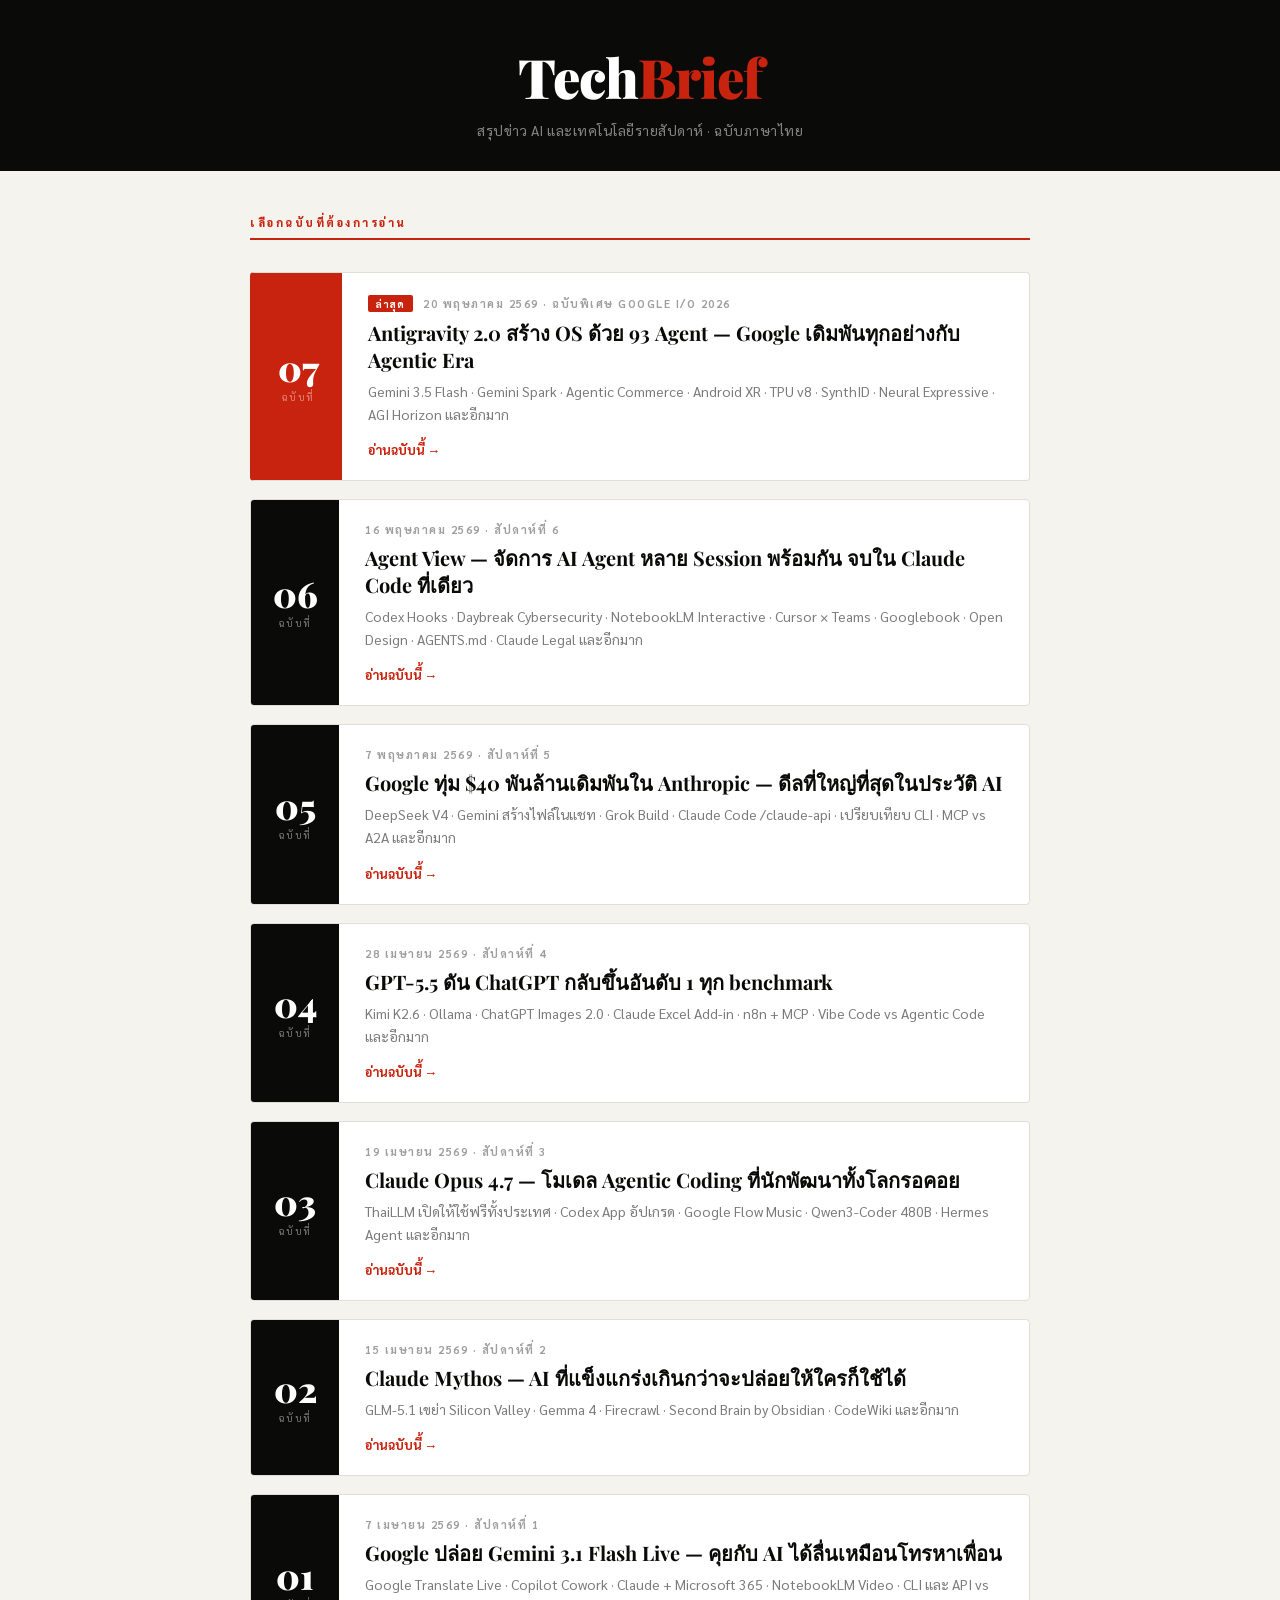
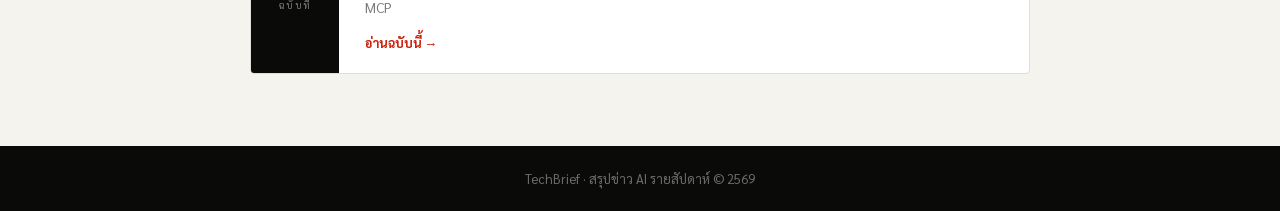
==== index.html @ 05129f05 "Add issue 7: Google I/O 2026 Special Edition — Antigravity 2.0, Gemini 3.5 Flash, Spark, and more Co" ====
<!DOCTYPE html>
<html lang="th">
<head>
<meta charset="UTF-8">
<meta name="viewport" content="width=device-width, initial-scale=1.0">
<title>TechBrief — รวมข่าว AI รายสัปดาห์</title>
<meta name="description" content="รวมข่าว AI และเทคโนโลยี อัปเดตรายสัปดาห์ ฉบับภาษาไทย">
<link rel="preconnect" href="https://fonts.googleapis.com">
<link rel="preconnect" href="https://fonts.gstatic.com" crossorigin>
<link href="https://fonts.googleapis.com/css2?family=Sarabun:ital,wght@0,300;0,400;0,600;0,700;0,800;1,400&family=Playfair+Display:wght@700;900&display=swap" rel="stylesheet">
<style>
  *, *::before, *::after { box-sizing: border-box; margin: 0; padding: 0; }

  :root {
    --ink: #0a0a08;
    --red: #c8230e;
    --gold: #e8a020;
    --paper: #f5f3ee;
    --serif: 'Playfair Display', serif;
    --sans: 'Sarabun', sans-serif;
  }

  body {
    background: var(--paper);
    color: var(--ink);
    font-family: var(--sans);
    min-height: 100vh;
  }

  .site-header {
    background: var(--ink);
    color: #fff;
    padding: 40px 24px 32px;
    text-align: center;
  }
  .site-name {
    font-family: var(--serif);
    font-size: clamp(2rem, 6vw, 3.4rem);
    font-weight: 900;
    letter-spacing: -1px;
  }
  .site-name em { color: var(--red); font-style: normal; }
  .site-tagline {
    font-size: 14px;
    color: rgba(255,255,255,.5);
    margin-top: 8px;
    letter-spacing: .5px;
  }

  .page-wrap {
    max-width: 820px;
    margin: 0 auto;
    padding: 44px 20px 72px;
  }

  .section-title {
    font-size: 11px;
    font-weight: 800;
    letter-spacing: 2.5px;
    text-transform: uppercase;
    color: var(--red);
    border-bottom: 2px solid var(--red);
    padding-bottom: 8px;
    margin-bottom: 32px;
  }

  .issue-list {
    display: flex;
    flex-direction: column;
    gap: 18px;
  }

  .issue-card {
    display: flex;
    align-items: stretch;
    background: #fff;
    border: 1px solid #e0ded8;
    border-radius: 4px;
    overflow: hidden;
    text-decoration: none;
    color: inherit;
    transition: transform .2s, box-shadow .2s;
  }
  .issue-card:hover {
    transform: translateY(-3px);
    box-shadow: 0 8px 28px rgba(0,0,0,.12);
  }
  .issue-card.latest { border-left: 4px solid var(--red); }

  .num-block {
    background: var(--ink);
    color: #fff;
    min-width: 88px;
    display: flex;
    flex-direction: column;
    align-items: center;
    justify-content: center;
    padding: 28px 14px;
    flex-shrink: 0;
  }
  .issue-card.latest .num-block { background: var(--red); }
  .num-block .num {
    font-family: var(--serif);
    font-size: 2.2rem;
    font-weight: 900;
    line-height: 1;
  }
  .num-block .num-label {
    font-size: 10px;
    letter-spacing: 1.5px;
    color: rgba(255,255,255,.45);
    margin-top: 5px;
    text-transform: uppercase;
  }

  .card-body {
    padding: 22px 26px;
    flex: 1;
    display: flex;
    flex-direction: column;
    gap: 7px;
  }
  .card-meta {
    font-size: 11px;
    font-weight: 700;
    letter-spacing: 1.5px;
    text-transform: uppercase;
    color: rgba(0,0,0,.38);
    display: flex;
    align-items: center;
    gap: 10px;
  }
  .badge-new {
    background: var(--red);
    color: #fff;
    font-size: 10px;
    padding: 2px 8px;
    border-radius: 2px;
    letter-spacing: 1px;
  }
  .card-headline {
    font-family: var(--serif);
    font-size: clamp(1rem, 2.4vw, 1.25rem);
    font-weight: 700;
    line-height: 1.35;
  }
  .card-excerpt {
    font-size: 14px;
    color: rgba(0,0,0,.52);
    line-height: 1.65;
  }
  .card-cta {
    margin-top: 8px;
    font-size: 13px;
    font-weight: 700;
    color: var(--red);
  }

  .site-footer {
    background: var(--ink);
    color: rgba(255,255,255,.4);
    text-align: center;
    padding: 24px;
    font-size: 13px;
  }

  @media (max-width: 520px) {
    .num-block { min-width: 64px; }
    .num-block .num { font-size: 1.5rem; }
    .card-body { padding: 16px 16px; }
  }
</style>
</head>
<body>

<header class="site-header">
  <div class="site-name">Tech<em>Brief</em></div>
  <div class="site-tagline">สรุปข่าว AI และเทคโนโลยีรายสัปดาห์ · ฉบับภาษาไทย</div>
</header>

<main class="page-wrap">

  <div class="section-title">เลือกฉบับที่ต้องการอ่าน</div>

  <div class="issue-list">

    <a class="issue-card latest" href="AI-news_7.html">
      <div class="num-block">
        <div class="num">07</div>
        <div class="num-label">ฉบับที่</div>
      </div>
      <div class="card-body">
        <div class="card-meta">
          <span class="badge-new">ล่าสุด</span>
          20 พฤษภาคม 2569 · ฉบับพิเศษ Google I/O 2026
        </div>
        <div class="card-headline">Antigravity 2.0 สร้าง OS ด้วย 93 Agent — Google เดิมพันทุกอย่างกับ Agentic Era</div>
        <div class="card-excerpt">Gemini 3.5 Flash · Gemini Spark · Agentic Commerce · Android XR · TPU v8 · SynthID · Neural Expressive · AGI Horizon และอีกมาก</div>
        <div class="card-cta">อ่านฉบับนี้ →</div>
      </div>
    </a>

    <a class="issue-card" href="AI-news_6.html">
      <div class="num-block">
        <div class="num">06</div>
        <div class="num-label">ฉบับที่</div>
      </div>
      <div class="card-body">
        <div class="card-meta">
          16 พฤษภาคม 2569 · สัปดาห์ที่ 6
        </div>
        <div class="card-headline">Agent View — จัดการ AI Agent หลาย Session พร้อมกัน จบใน Claude Code ที่เดียว</div>
        <div class="card-excerpt">Codex Hooks · Daybreak Cybersecurity · NotebookLM Interactive · Cursor × Teams · Googlebook · Open Design · AGENTS.md · Claude Legal และอีกมาก</div>
        <div class="card-cta">อ่านฉบับนี้ →</div>
      </div>
    </a>

    <a class="issue-card" href="AI-news_5.html">
      <div class="num-block">
        <div class="num">05</div>
        <div class="num-label">ฉบับที่</div>
      </div>
      <div class="card-body">
        <div class="card-meta">7 พฤษภาคม 2569 · สัปดาห์ที่ 5</div>
        <div class="card-headline">Google ทุ่ม $40 พันล้านเดิมพันใน Anthropic — ดีลที่ใหญ่ที่สุดในประวัติ AI</div>
        <div class="card-excerpt">DeepSeek V4 · Gemini สร้างไฟล์ในแชท · Grok Build · Claude Code /claude-api · เปรียบเทียบ CLI · MCP vs A2A และอีกมาก</div>
        <div class="card-cta">อ่านฉบับนี้ →</div>
      </div>
    </a>

    <a class="issue-card" href="AI-news_4.html">
      <div class="num-block">
        <div class="num">04</div>
        <div class="num-label">ฉบับที่</div>
      </div>
      <div class="card-body">
        <div class="card-meta">28 เมษายน 2569 · สัปดาห์ที่ 4</div>
        <div class="card-headline">GPT-5.5 ดัน ChatGPT กลับขึ้นอันดับ 1 ทุก benchmark</div>
        <div class="card-excerpt">Kimi K2.6 · Ollama · ChatGPT Images 2.0 · Claude Excel Add-in · n8n + MCP · Vibe Code vs Agentic Code และอีกมาก</div>
        <div class="card-cta">อ่านฉบับนี้ →</div>
      </div>
    </a>

    <a class="issue-card" href="AI-news_3.html">
      <div class="num-block">
        <div class="num">03</div>
        <div class="num-label">ฉบับที่</div>
      </div>
      <div class="card-body">
        <div class="card-meta">19 เมษายน 2569 · สัปดาห์ที่ 3</div>
        <div class="card-headline">Claude Opus 4.7 — โมเดล Agentic Coding ที่นักพัฒนาทั้งโลกรอคอย</div>
        <div class="card-excerpt">ThaiLLM เปิดให้ใช้ฟรีทั้งประเทศ · Codex App อัปเกรด · Google Flow Music · Qwen3-Coder 480B · Hermes Agent และอีกมาก</div>
        <div class="card-cta">อ่านฉบับนี้ →</div>
      </div>
    </a>

    <a class="issue-card" href="AI-news_2.html">
      <div class="num-block">
        <div class="num">02</div>
        <div class="num-label">ฉบับที่</div>
      </div>
      <div class="card-body">
        <div class="card-meta">15 เมษายน 2569 · สัปดาห์ที่ 2</div>
        <div class="card-headline">Claude Mythos — AI ที่แข็งแกร่งเกินกว่าจะปล่อยให้ใครก็ใช้ได้</div>
        <div class="card-excerpt">GLM-5.1 เขย่า Silicon Valley · Gemma 4 · Firecrawl · Second Brain by Obsidian · CodeWiki และอีกมาก</div>
        <div class="card-cta">อ่านฉบับนี้ →</div>
      </div>
    </a>

    <a class="issue-card" href="AI-news_1.html">
      <div class="num-block">
        <div class="num">01</div>
        <div class="num-label">ฉบับที่</div>
      </div>
      <div class="card-body">
        <div class="card-meta">7 เมษายน 2569 · สัปดาห์ที่ 1</div>
        <div class="card-headline">Google ปล่อย Gemini 3.1 Flash Live — คุยกับ AI ได้ลื่นเหมือนโทรหาเพื่อน</div>
        <div class="card-excerpt">Google Translate Live · Copilot Cowork · Claude + Microsoft 365 · NotebookLM Video · CLI และ API vs MCP</div>
        <div class="card-cta">อ่านฉบับนี้ →</div>
      </div>
    </a>

  </div>

</main>

<footer class="site-footer">
  TechBrief · สรุปข่าว AI รายสัปดาห์ © 2569
</footer>

</body>
</html>
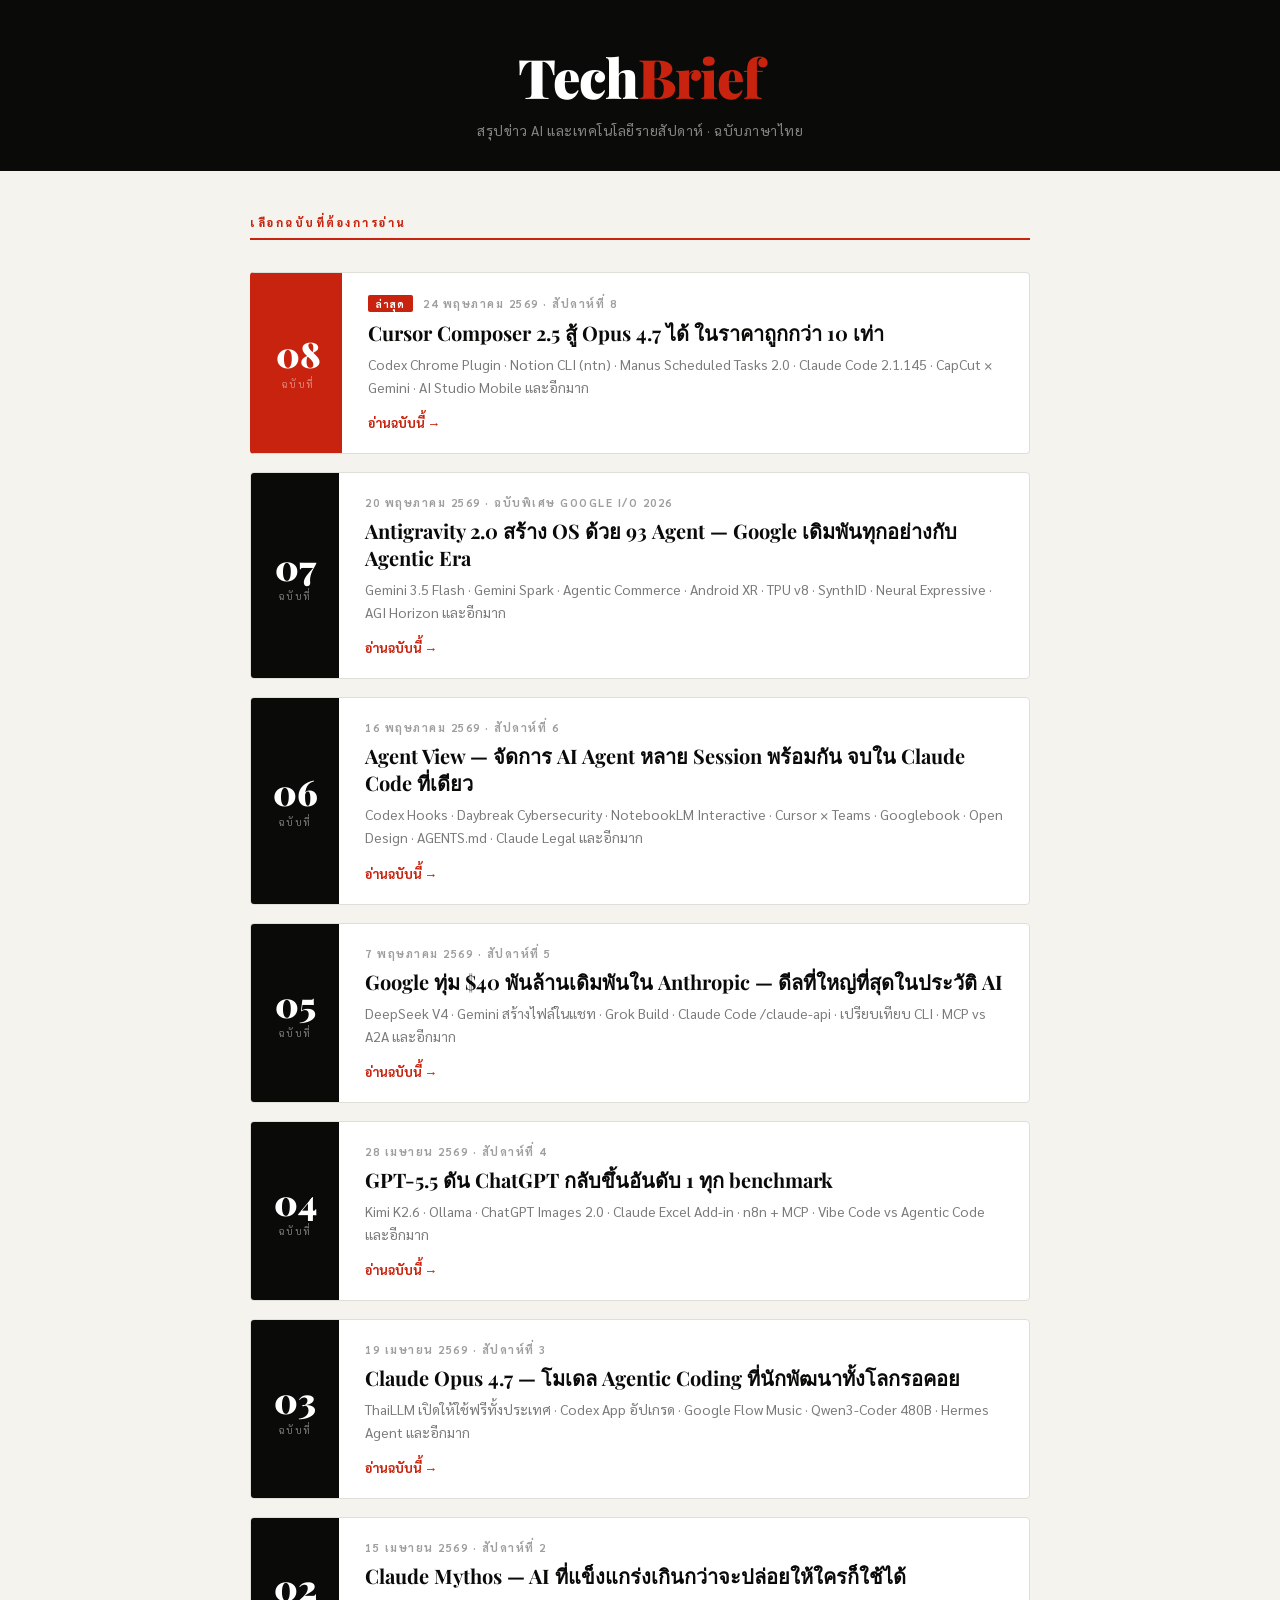
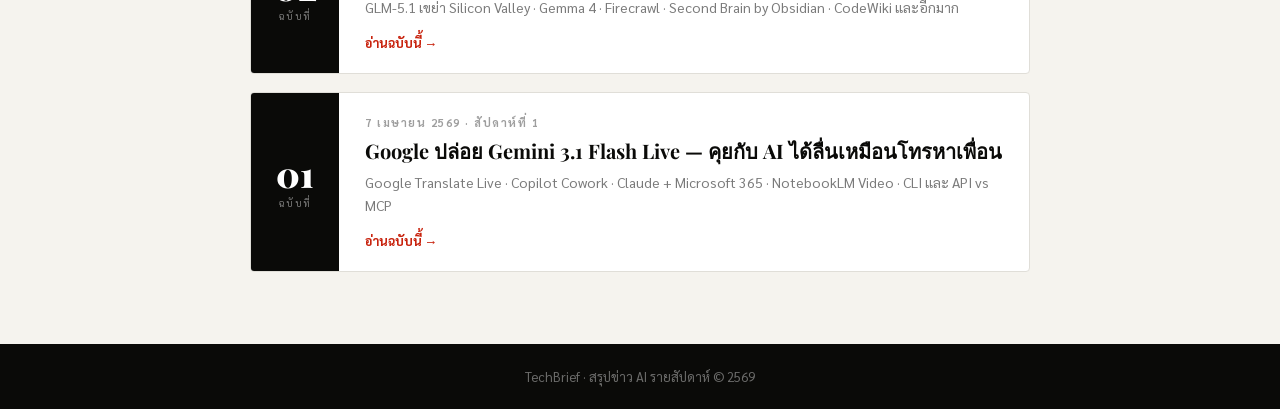
==== commit be24501f: "Add issue 8: Cursor Composer 2.5, Codex Chrome Plugin, Notion CLI, Manus Tasks 2.0, and more Co-Auth" ====
--- a/index.html
+++ b/index.html
@@ -184,14 +184,29 @@
 
   <div class="issue-list">
 
-    <a class="issue-card latest" href="AI-news_7.html">
-      <div class="num-block">
-        <div class="num">07</div>
+    <a class="issue-card latest" href="AI-news_8.html">
+      <div class="num-block">
+        <div class="num">08</div>
         <div class="num-label">ฉบับที่</div>
       </div>
       <div class="card-body">
         <div class="card-meta">
           <span class="badge-new">ล่าสุด</span>
+          24 พฤษภาคม 2569 · สัปดาห์ที่ 8
+        </div>
+        <div class="card-headline">Cursor Composer 2.5 สู้ Opus 4.7 ได้ ในราคาถูกกว่า 10 เท่า</div>
+        <div class="card-excerpt">Codex Chrome Plugin · Notion CLI (ntn) · Manus Scheduled Tasks 2.0 · Claude Code 2.1.145 · CapCut × Gemini · AI Studio Mobile และอีกมาก</div>
+        <div class="card-cta">อ่านฉบับนี้ →</div>
+      </div>
+    </a>
+
+    <a class="issue-card" href="AI-news_7.html">
+      <div class="num-block">
+        <div class="num">07</div>
+        <div class="num-label">ฉบับที่</div>
+      </div>
+      <div class="card-body">
+        <div class="card-meta">
           20 พฤษภาคม 2569 · ฉบับพิเศษ Google I/O 2026
         </div>
         <div class="card-headline">Antigravity 2.0 สร้าง OS ด้วย 93 Agent — Google เดิมพันทุกอย่างกับ Agentic Era</div>
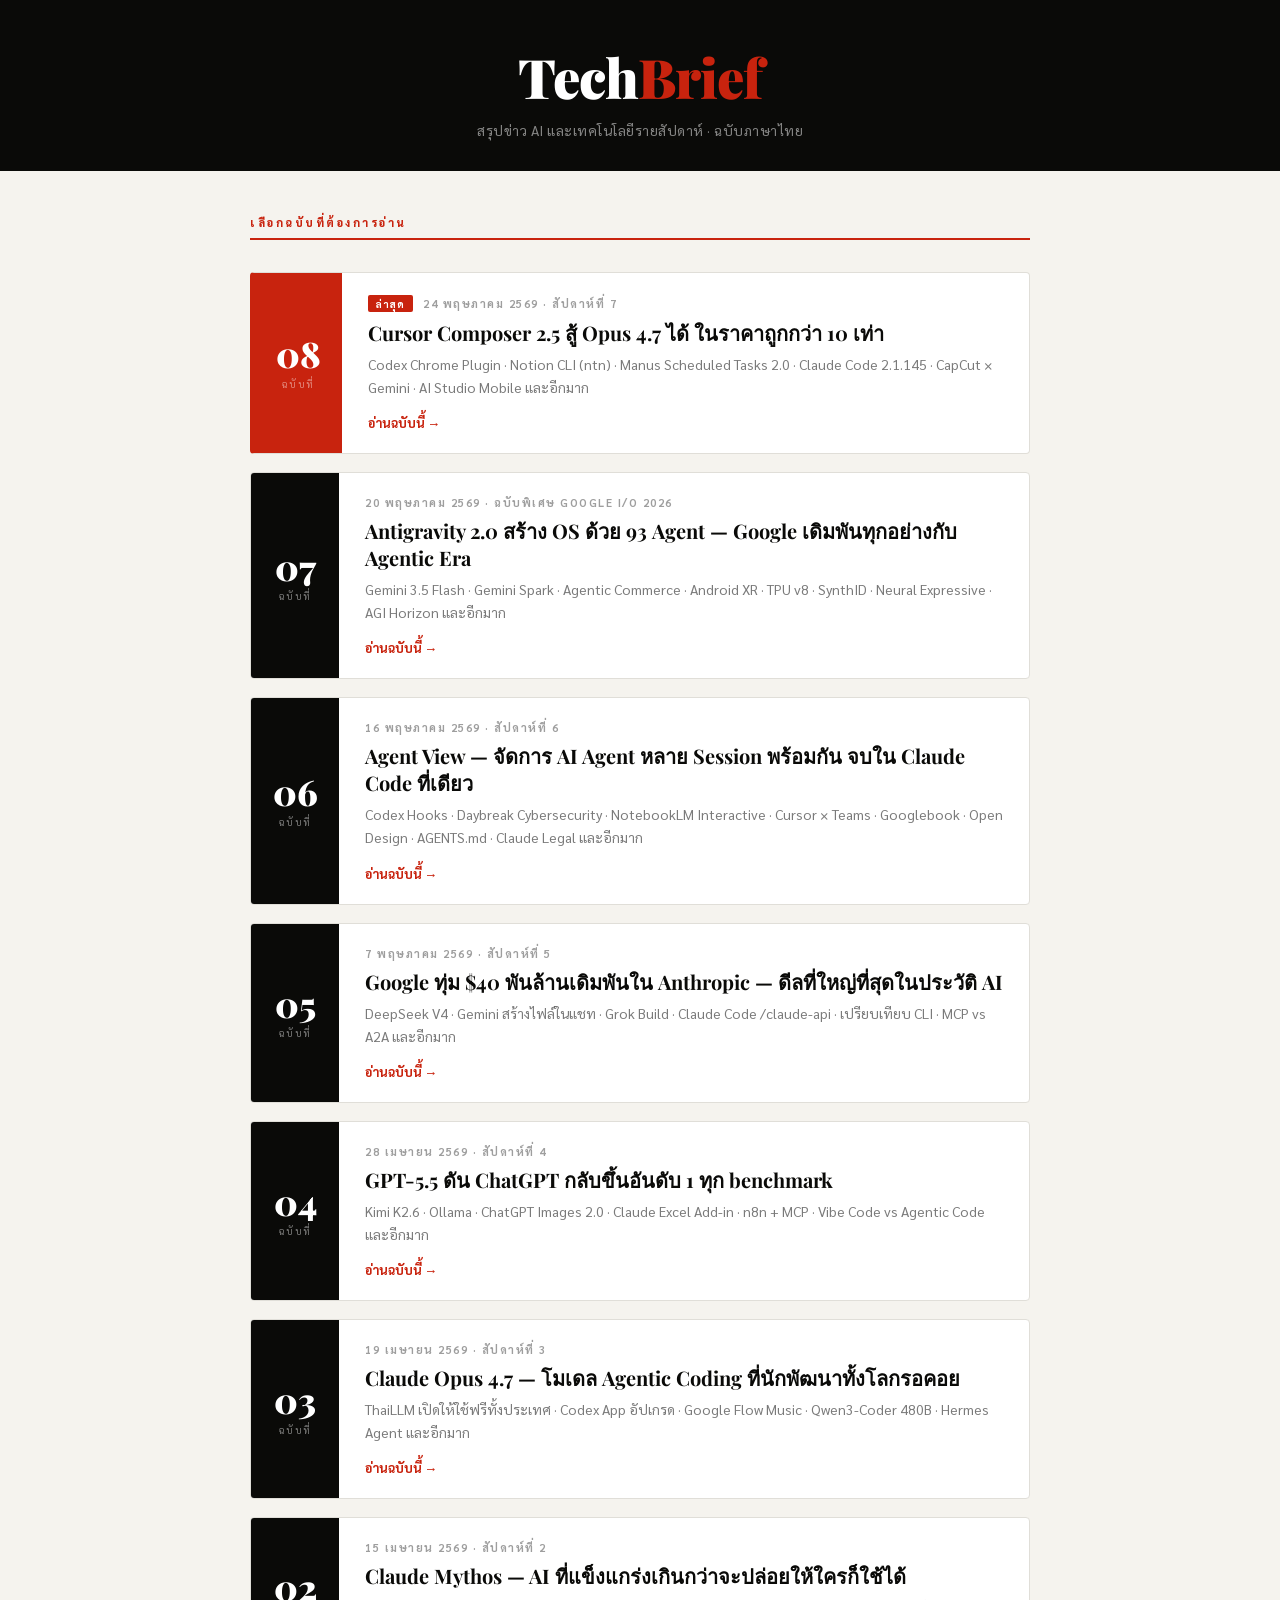
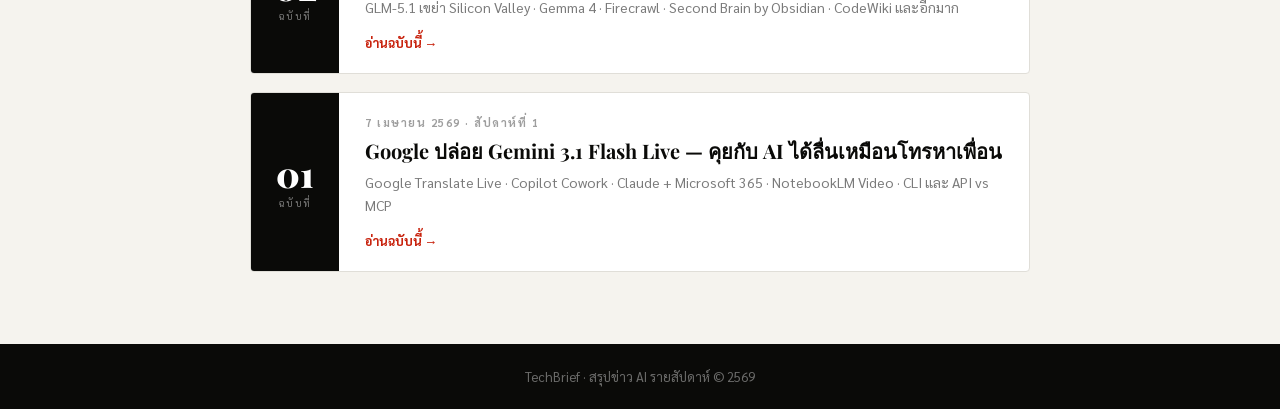
==== commit d6847497: "Fix issue 8: Codex Chrome free badge, change week to 7 Co-Authored-By: Claude Opus 4.6 <noreply@anth" ====
--- a/index.html
+++ b/index.html
@@ -192,7 +192,7 @@
       <div class="card-body">
         <div class="card-meta">
           <span class="badge-new">ล่าสุด</span>
-          24 พฤษภาคม 2569 · สัปดาห์ที่ 8
+          24 พฤษภาคม 2569 · สัปดาห์ที่ 7
         </div>
         <div class="card-headline">Cursor Composer 2.5 สู้ Opus 4.7 ได้ ในราคาถูกกว่า 10 เท่า</div>
         <div class="card-excerpt">Codex Chrome Plugin · Notion CLI (ntn) · Manus Scheduled Tasks 2.0 · Claude Code 2.1.145 · CapCut × Gemini · AI Studio Mobile และอีกมาก</div>
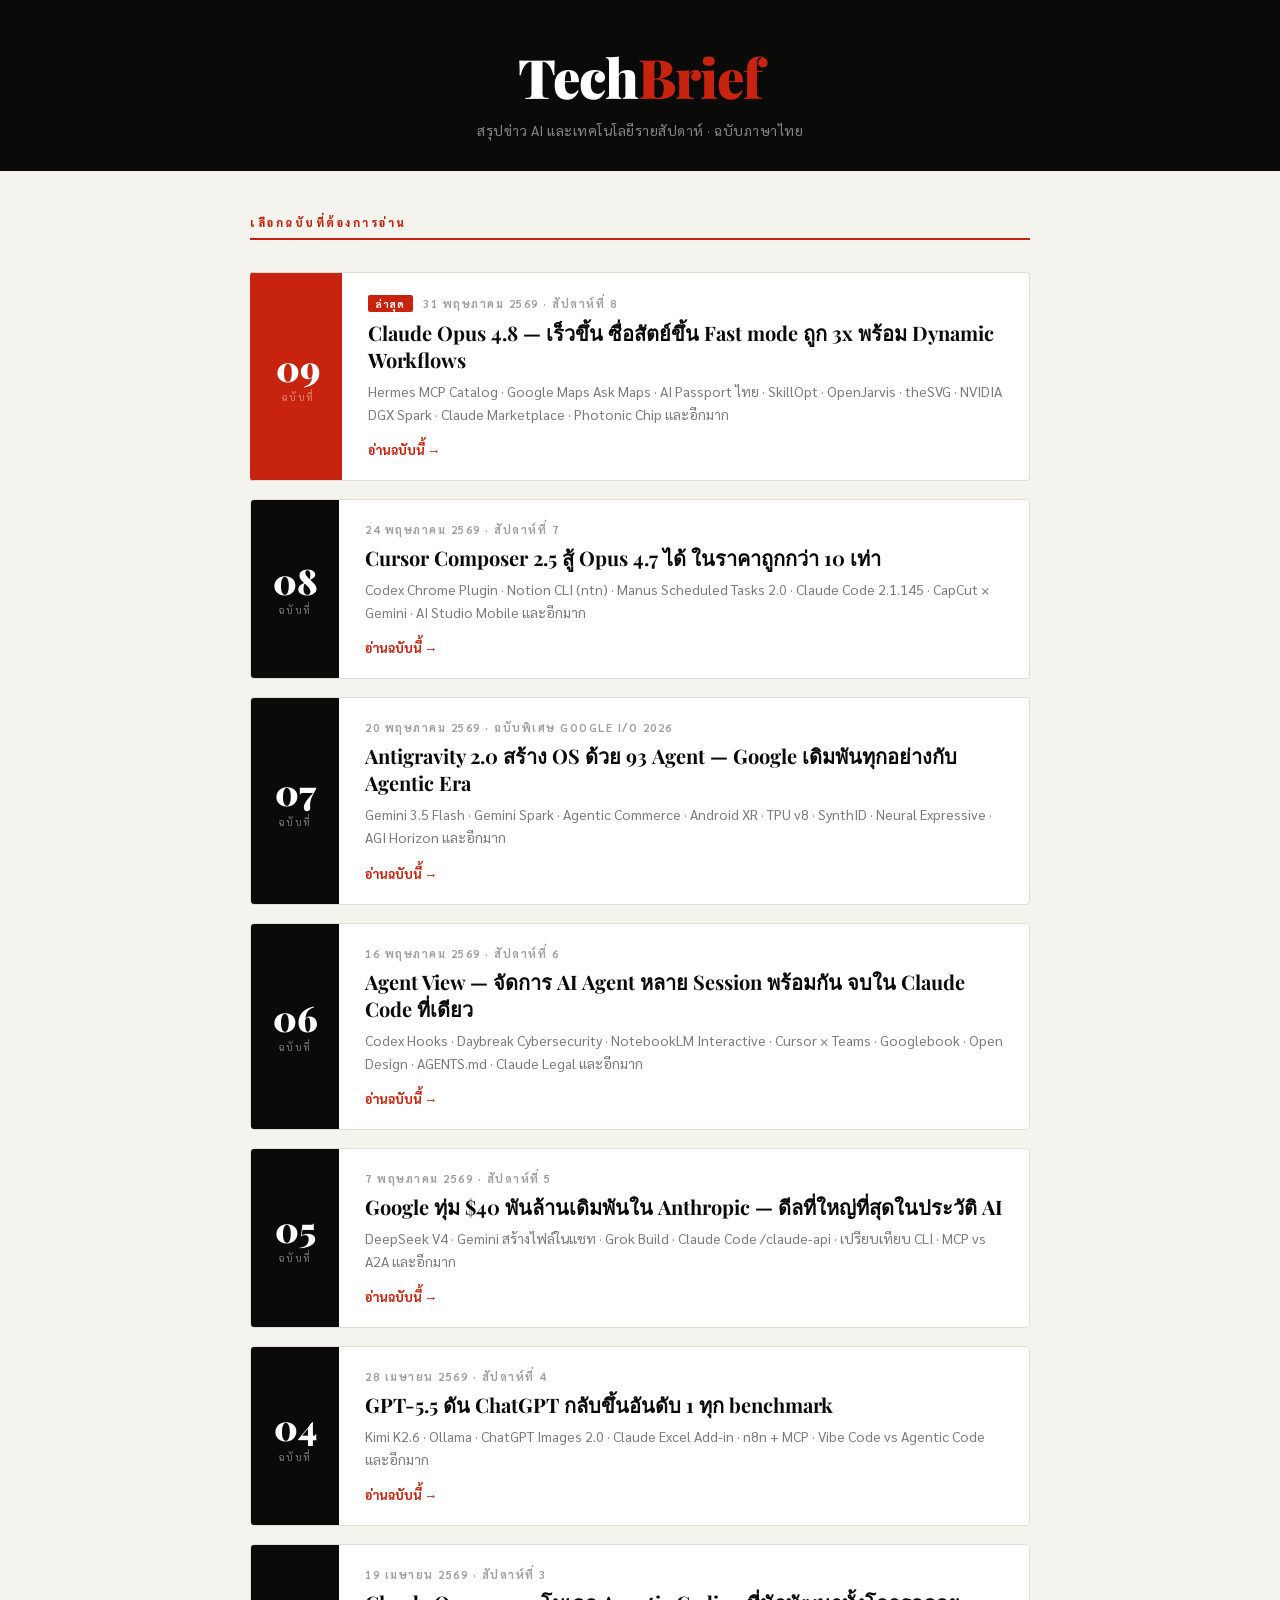
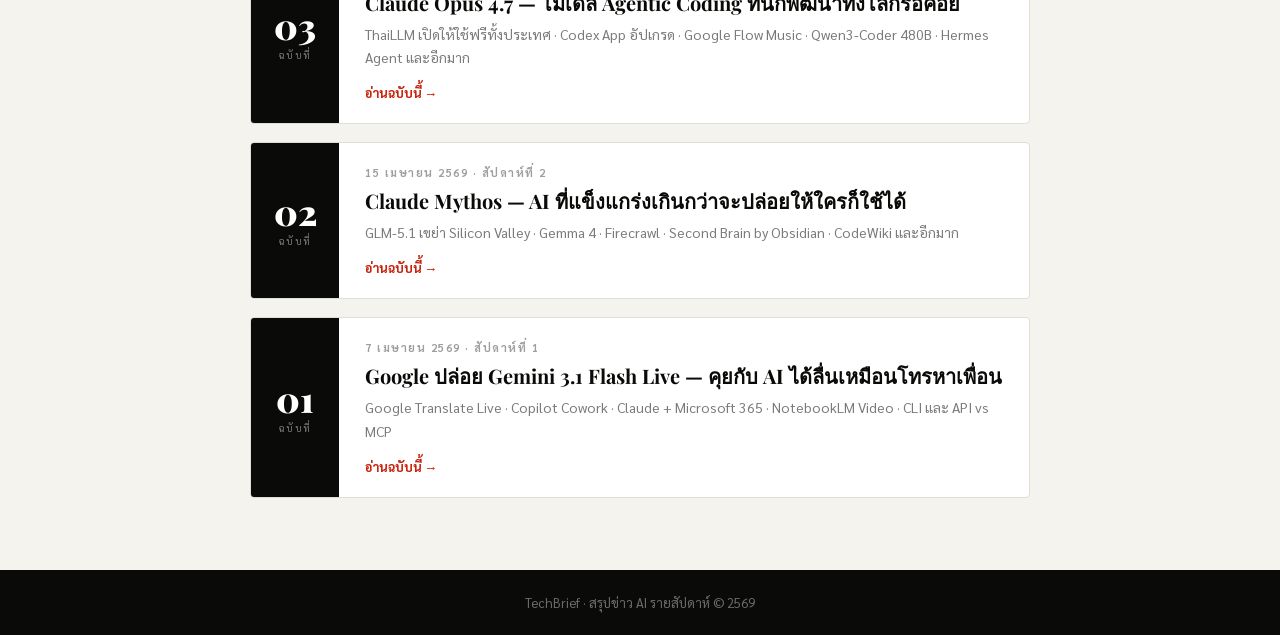
==== commit 3b4a7e1d: "Add issue 9: Claude Opus 4.8, Hermes MCP Catalog, AI Passport, SkillOpt, and more Also updates gloss" ====
--- a/index.html
+++ b/index.html
@@ -184,14 +184,29 @@
 
   <div class="issue-list">
 
-    <a class="issue-card latest" href="AI-news_8.html">
-      <div class="num-block">
-        <div class="num">08</div>
+    <a class="issue-card latest" href="AI-news_9.html">
+      <div class="num-block">
+        <div class="num">09</div>
         <div class="num-label">ฉบับที่</div>
       </div>
       <div class="card-body">
         <div class="card-meta">
           <span class="badge-new">ล่าสุด</span>
+          31 พฤษภาคม 2569 · สัปดาห์ที่ 8
+        </div>
+        <div class="card-headline">Claude Opus 4.8 — เร็วขึ้น ซื่อสัตย์ขึ้น Fast mode ถูก 3x พร้อม Dynamic Workflows</div>
+        <div class="card-excerpt">Hermes MCP Catalog · Google Maps Ask Maps · AI Passport ไทย · SkillOpt · OpenJarvis · theSVG · NVIDIA DGX Spark · Claude Marketplace · Photonic Chip และอีกมาก</div>
+        <div class="card-cta">อ่านฉบับนี้ →</div>
+      </div>
+    </a>
+
+    <a class="issue-card" href="AI-news_8.html">
+      <div class="num-block">
+        <div class="num">08</div>
+        <div class="num-label">ฉบับที่</div>
+      </div>
+      <div class="card-body">
+        <div class="card-meta">
           24 พฤษภาคม 2569 · สัปดาห์ที่ 7
         </div>
         <div class="card-headline">Cursor Composer 2.5 สู้ Opus 4.7 ได้ ในราคาถูกกว่า 10 เท่า</div>
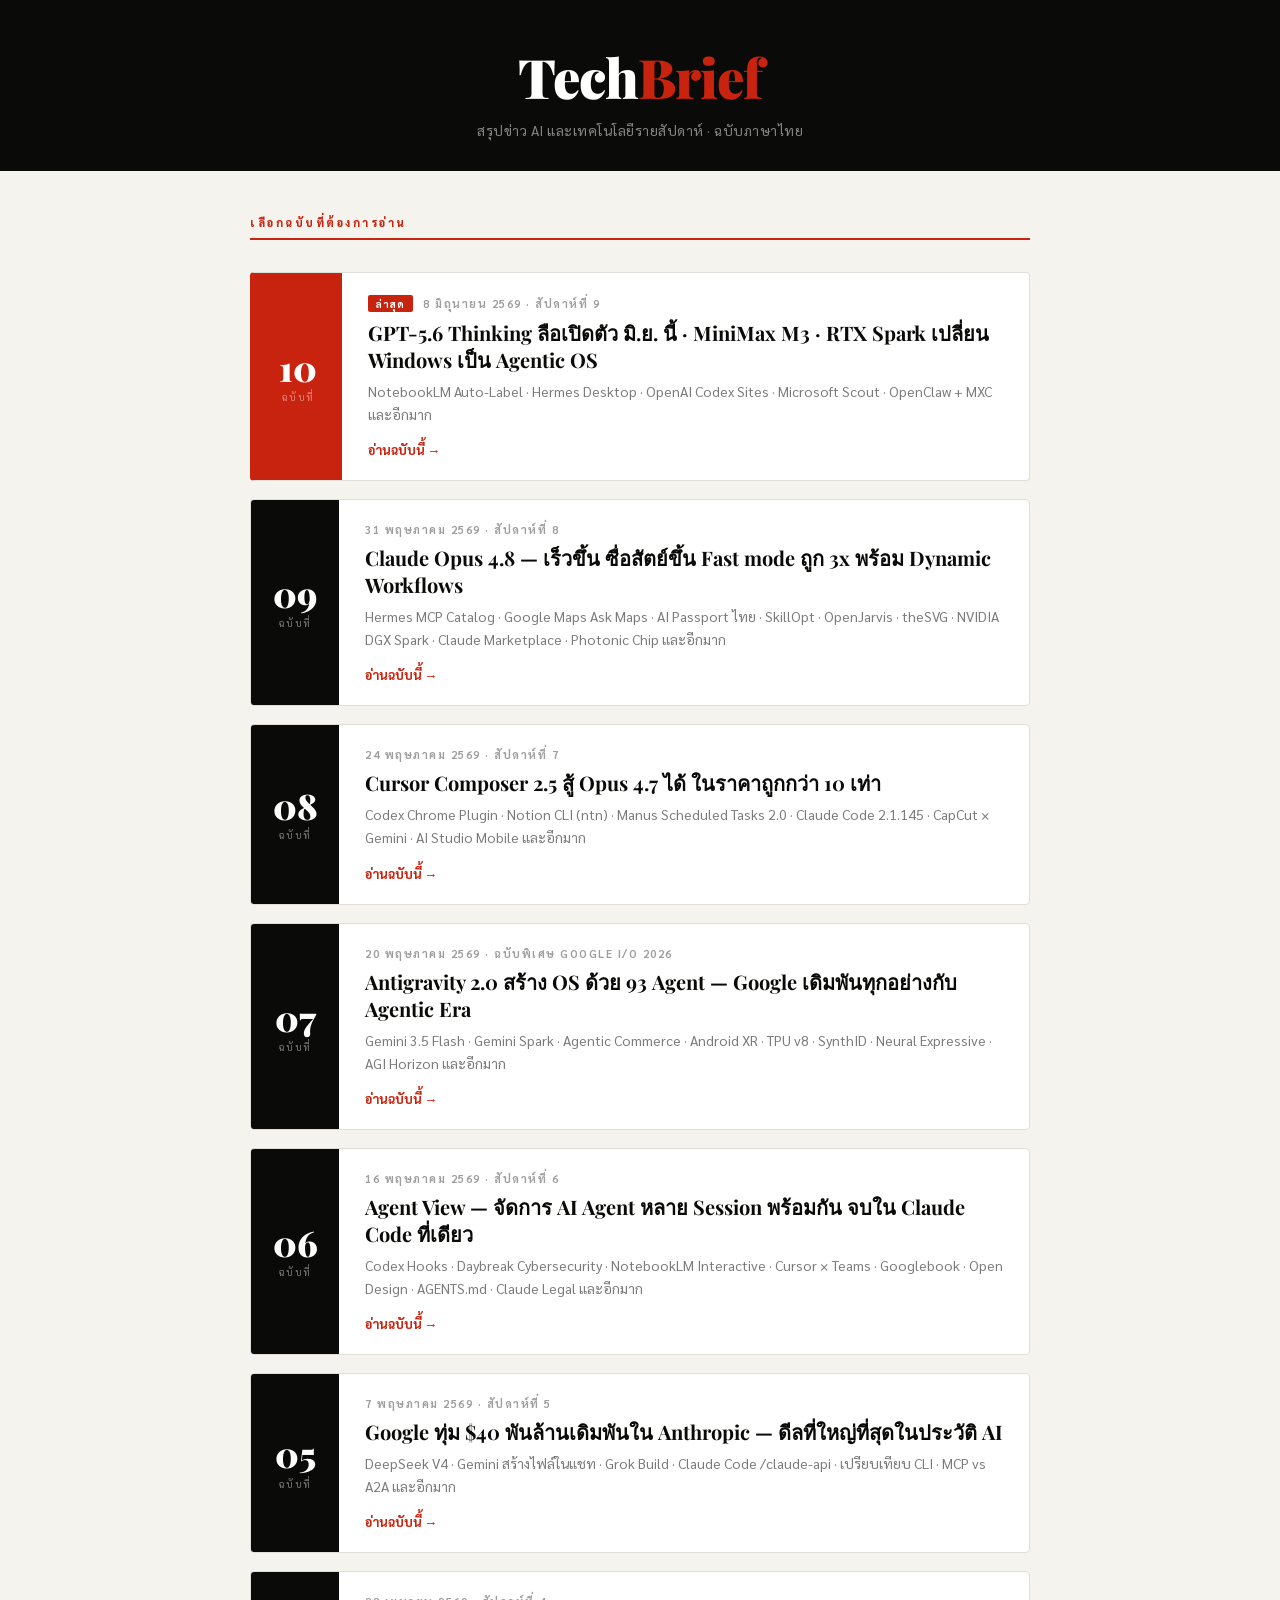
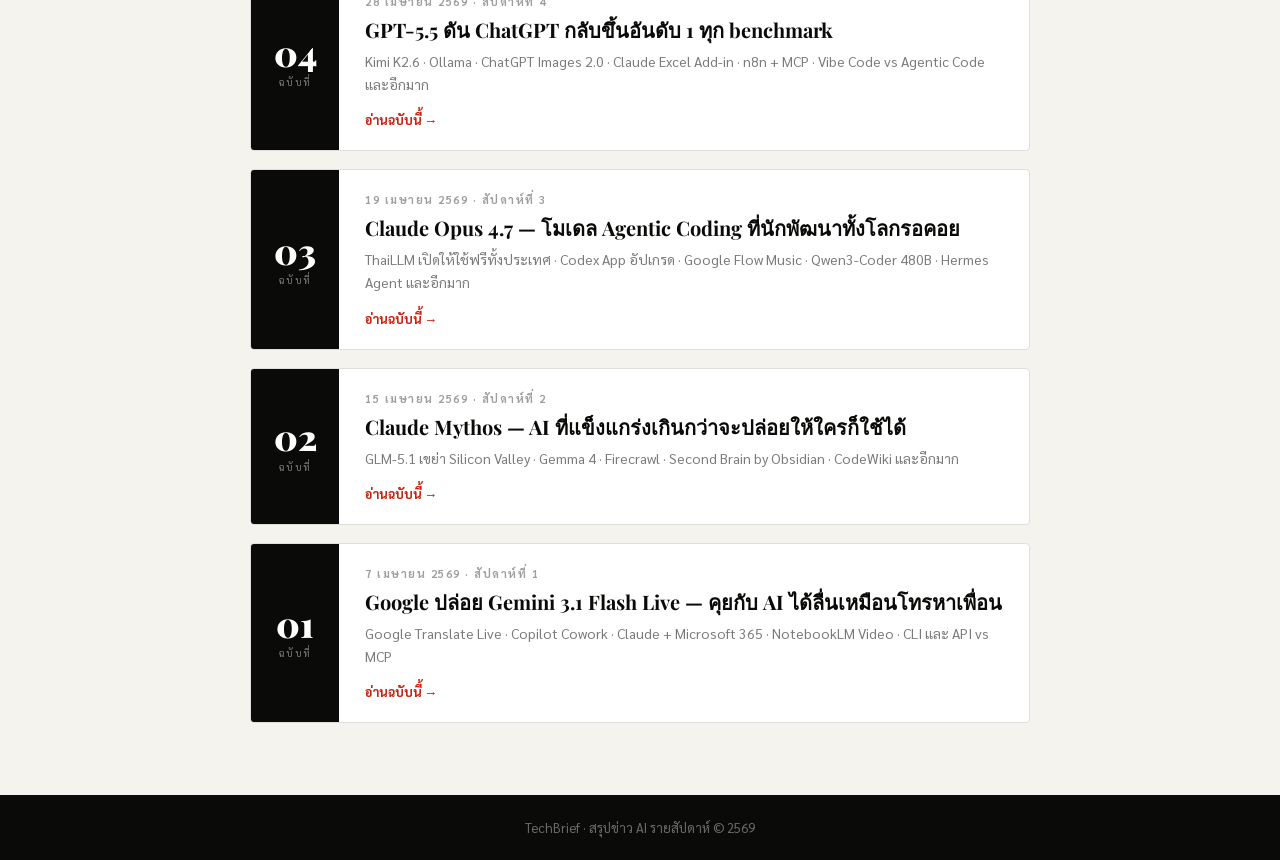
==== commit 1c00001e: "Add issue 10: GPT-5.6 (rumored), MiniMax M3, RTX Spark, Hermes Desktop, and more Also updates glossa" ====
--- a/index.html
+++ b/index.html
@@ -184,14 +184,29 @@
 
   <div class="issue-list">
 
-    <a class="issue-card latest" href="AI-news_9.html">
+    <a class="issue-card latest" href="AI-news_10.html">
+      <div class="num-block">
+        <div class="num">10</div>
+        <div class="num-label">ฉบับที่</div>
+      </div>
+      <div class="card-body">
+        <div class="card-meta">
+          <span class="badge-new">ล่าสุด</span>
+          8 มิถุนายน 2569 · สัปดาห์ที่ 9
+        </div>
+        <div class="card-headline">GPT-5.6 Thinking ลือเปิดตัว มิ.ย. นี้ · MiniMax M3 · RTX Spark เปลี่ยน Windows เป็น Agentic OS</div>
+        <div class="card-excerpt">NotebookLM Auto-Label · Hermes Desktop · OpenAI Codex Sites · Microsoft Scout · OpenClaw + MXC และอีกมาก</div>
+        <div class="card-cta">อ่านฉบับนี้ →</div>
+      </div>
+    </a>
+
+    <a class="issue-card" href="AI-news_9.html">
       <div class="num-block">
         <div class="num">09</div>
         <div class="num-label">ฉบับที่</div>
       </div>
       <div class="card-body">
         <div class="card-meta">
-          <span class="badge-new">ล่าสุด</span>
           31 พฤษภาคม 2569 · สัปดาห์ที่ 8
         </div>
         <div class="card-headline">Claude Opus 4.8 — เร็วขึ้น ซื่อสัตย์ขึ้น Fast mode ถูก 3x พร้อม Dynamic Workflows</div>
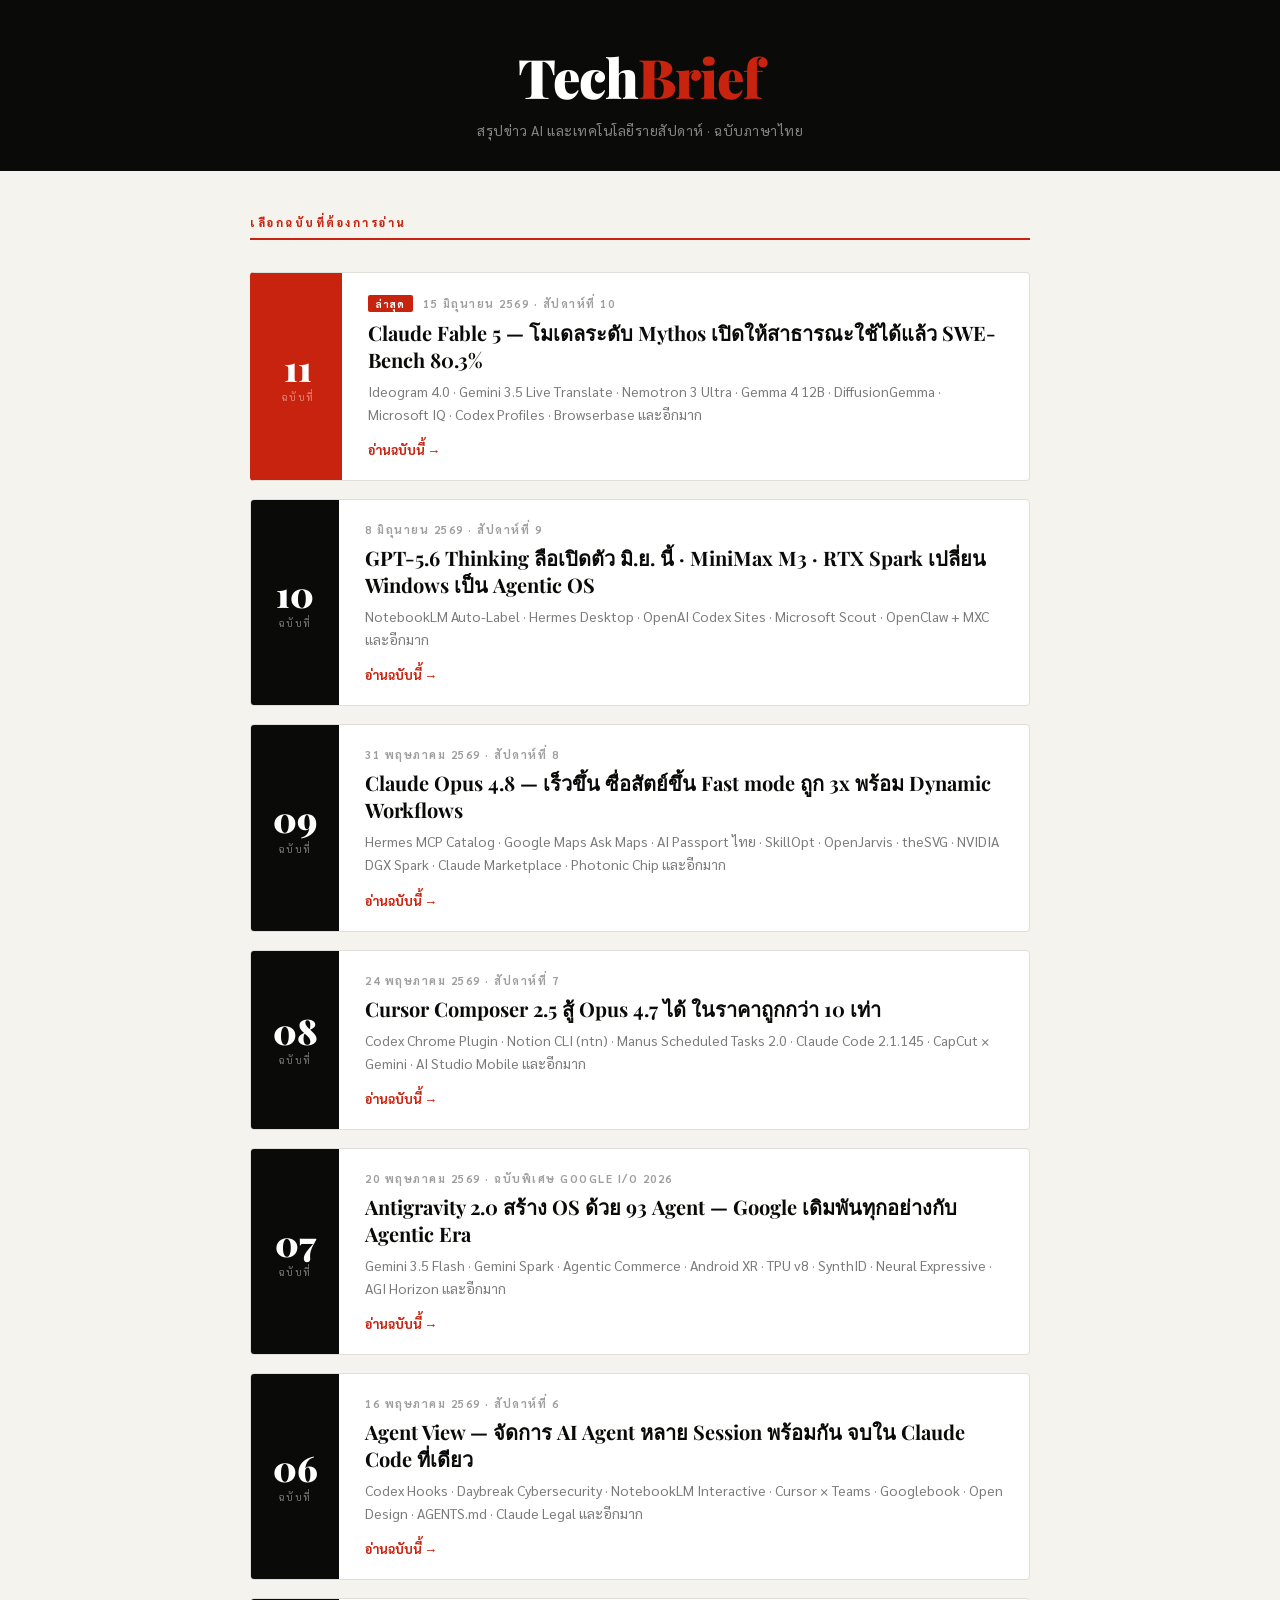
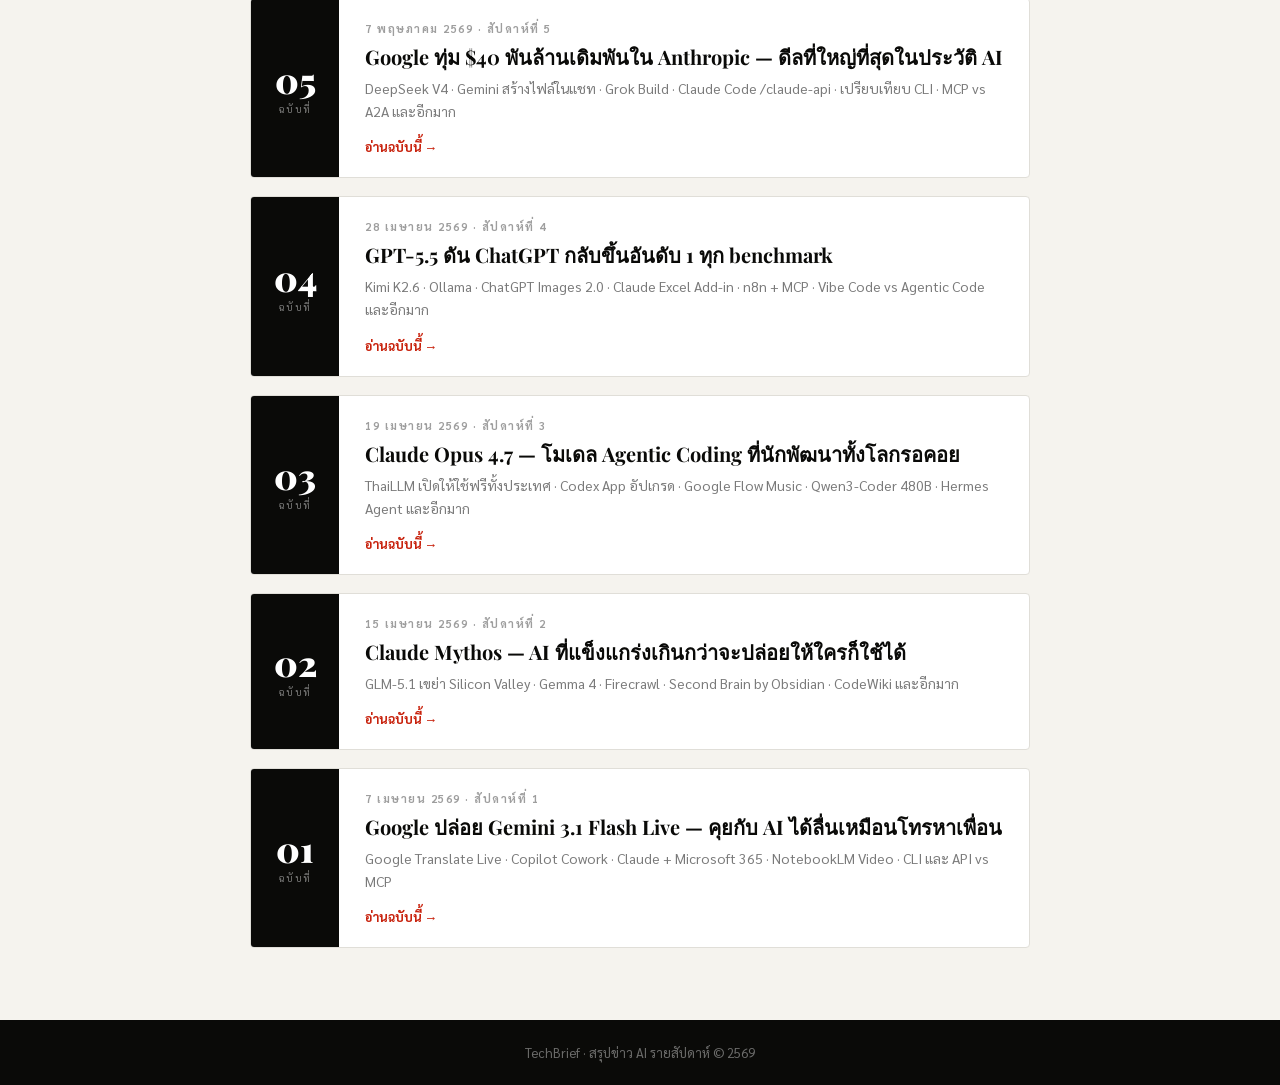
==== commit 5503d22d: "Add issue 11: Claude Fable 5, Ideogram 4.0, Gemini Live Translate, and more Also updates glossary.js" ====
--- a/index.html
+++ b/index.html
@@ -184,14 +184,29 @@
 
   <div class="issue-list">
 
-    <a class="issue-card latest" href="AI-news_10.html">
+    <a class="issue-card latest" href="AI-news_11.html">
+      <div class="num-block">
+        <div class="num">11</div>
+        <div class="num-label">ฉบับที่</div>
+      </div>
+      <div class="card-body">
+        <div class="card-meta">
+          <span class="badge-new">ล่าสุด</span>
+          15 มิถุนายน 2569 · สัปดาห์ที่ 10
+        </div>
+        <div class="card-headline">Claude Fable 5 — โมเดลระดับ Mythos เปิดให้สาธารณะใช้ได้แล้ว SWE-Bench 80.3%</div>
+        <div class="card-excerpt">Ideogram 4.0 · Gemini 3.5 Live Translate · Nemotron 3 Ultra · Gemma 4 12B · DiffusionGemma · Microsoft IQ · Codex Profiles · Browserbase และอีกมาก</div>
+        <div class="card-cta">อ่านฉบับนี้ →</div>
+      </div>
+    </a>
+
+    <a class="issue-card" href="AI-news_10.html">
       <div class="num-block">
         <div class="num">10</div>
         <div class="num-label">ฉบับที่</div>
       </div>
       <div class="card-body">
         <div class="card-meta">
-          <span class="badge-new">ล่าสุด</span>
           8 มิถุนายน 2569 · สัปดาห์ที่ 9
         </div>
         <div class="card-headline">GPT-5.6 Thinking ลือเปิดตัว มิ.ย. นี้ · MiniMax M3 · RTX Spark เปลี่ยน Windows เป็น Agentic OS</div>
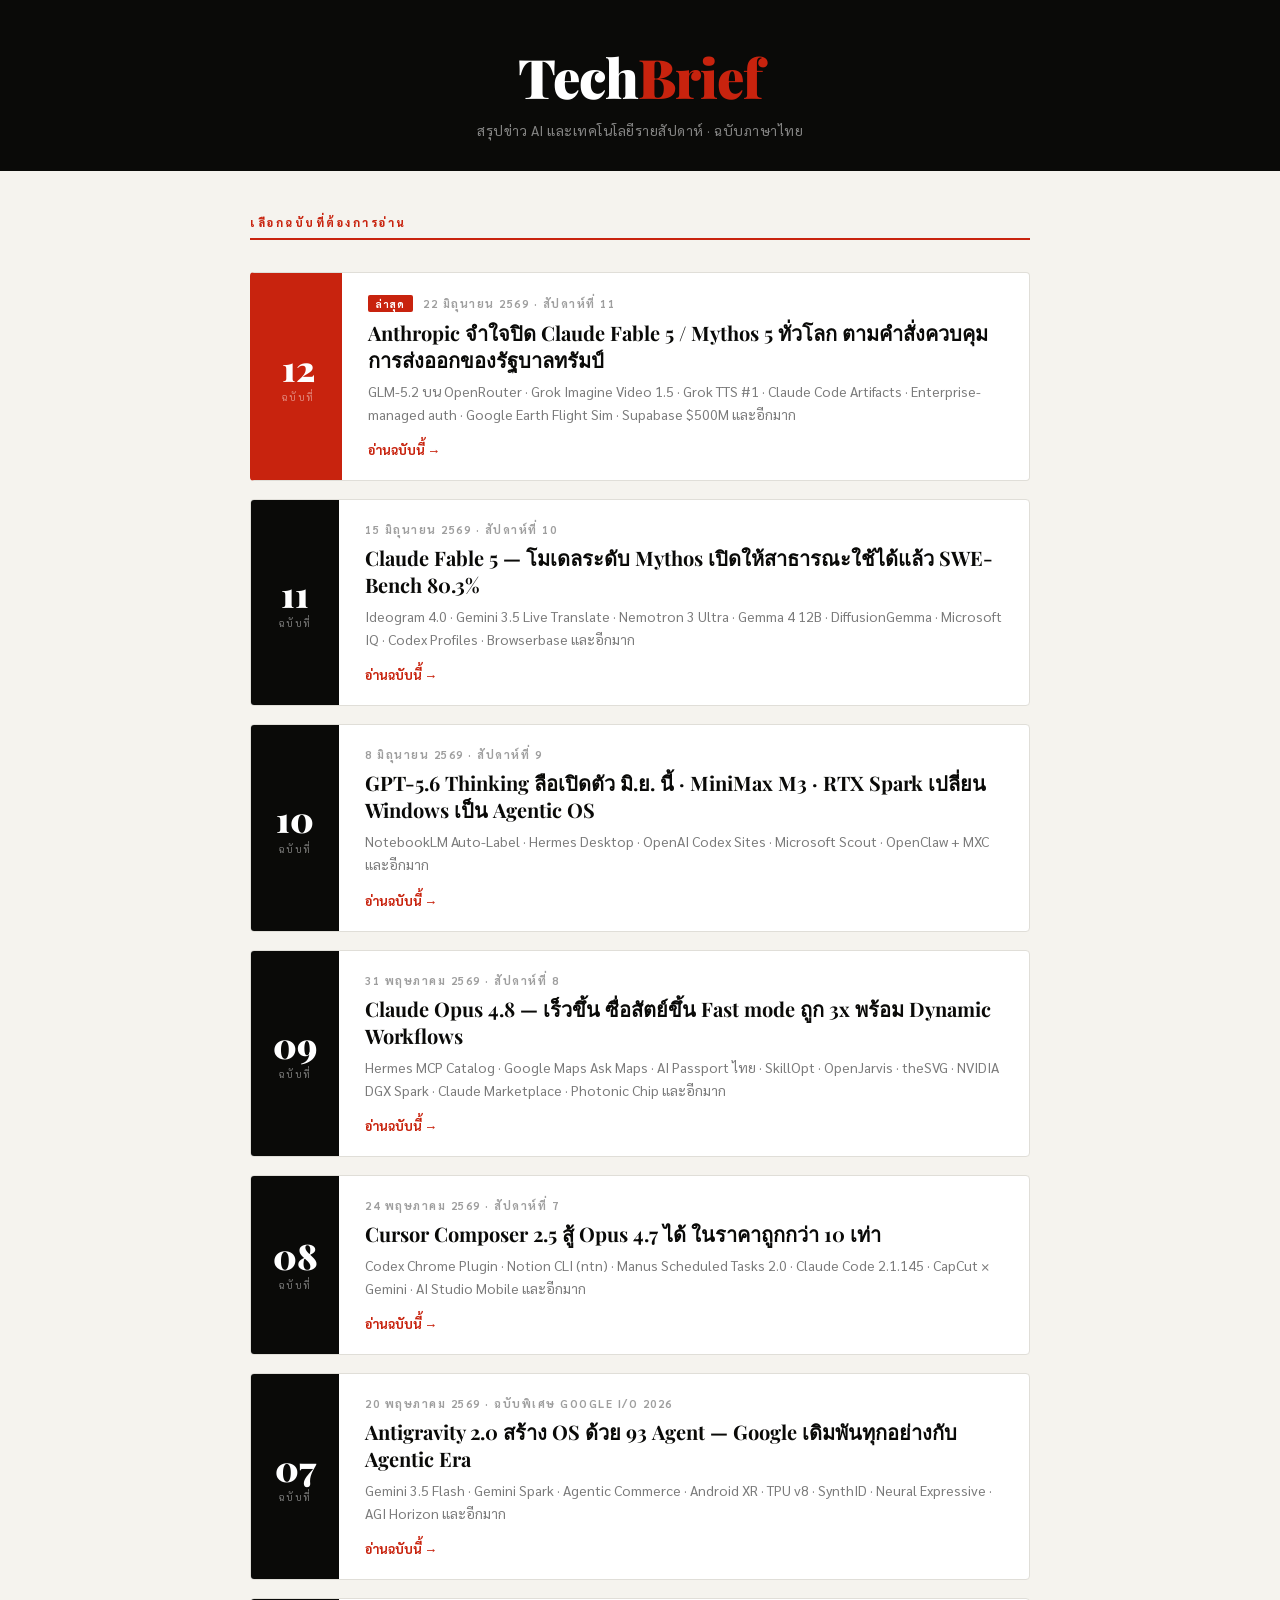
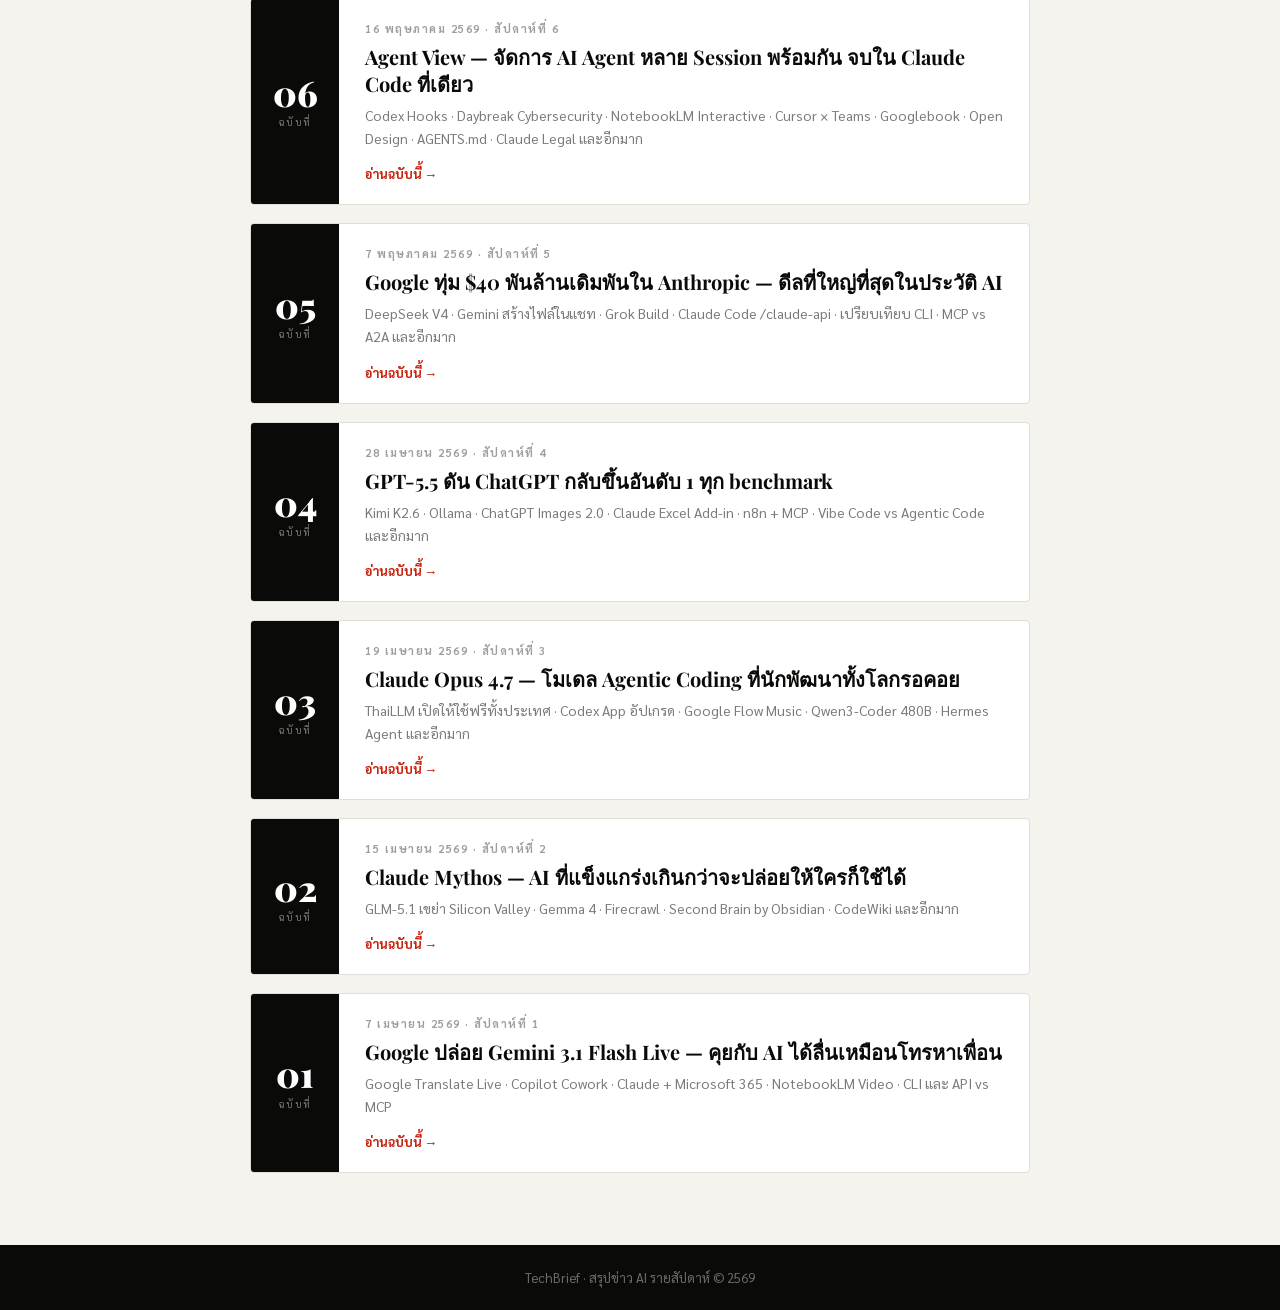
==== commit e3e5c252: "Add issue 12: Anthropic Fable 5/Mythos 5 shutdown, GLM-5.2, Grok video & TTS, and more Also updates " ====
--- a/index.html
+++ b/index.html
@@ -184,14 +184,29 @@
 
   <div class="issue-list">
 
-    <a class="issue-card latest" href="AI-news_11.html">
+    <a class="issue-card latest" href="AI-news_12.html">
+      <div class="num-block">
+        <div class="num">12</div>
+        <div class="num-label">ฉบับที่</div>
+      </div>
+      <div class="card-body">
+        <div class="card-meta">
+          <span class="badge-new">ล่าสุด</span>
+          22 มิถุนายน 2569 · สัปดาห์ที่ 11
+        </div>
+        <div class="card-headline">Anthropic จำใจปิด Claude Fable 5 / Mythos 5 ทั่วโลก ตามคำสั่งควบคุมการส่งออกของรัฐบาลทรัมป์</div>
+        <div class="card-excerpt">GLM-5.2 บน OpenRouter · Grok Imagine Video 1.5 · Grok TTS #1 · Claude Code Artifacts · Enterprise-managed auth · Google Earth Flight Sim · Supabase $500M และอีกมาก</div>
+        <div class="card-cta">อ่านฉบับนี้ →</div>
+      </div>
+    </a>
+
+    <a class="issue-card" href="AI-news_11.html">
       <div class="num-block">
         <div class="num">11</div>
         <div class="num-label">ฉบับที่</div>
       </div>
       <div class="card-body">
         <div class="card-meta">
-          <span class="badge-new">ล่าสุด</span>
           15 มิถุนายน 2569 · สัปดาห์ที่ 10
         </div>
         <div class="card-headline">Claude Fable 5 — โมเดลระดับ Mythos เปิดให้สาธารณะใช้ได้แล้ว SWE-Bench 80.3%</div>
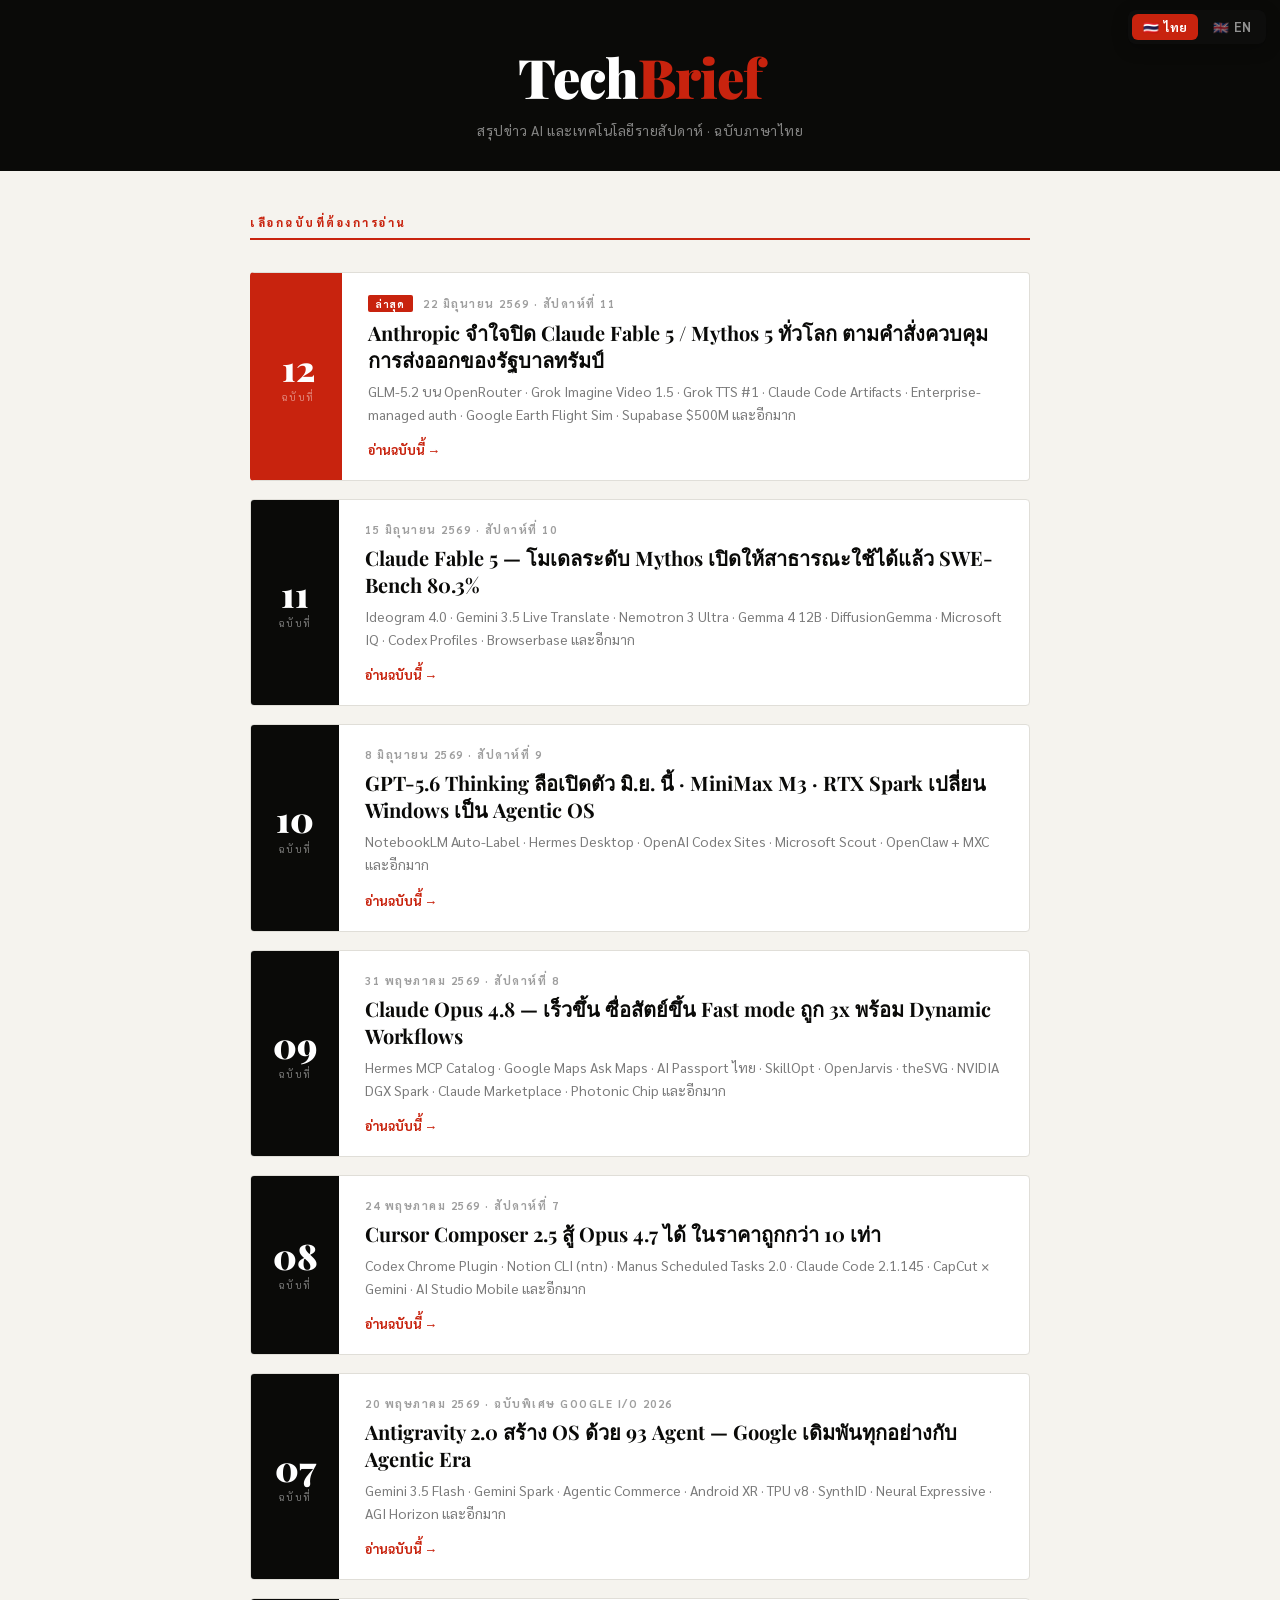
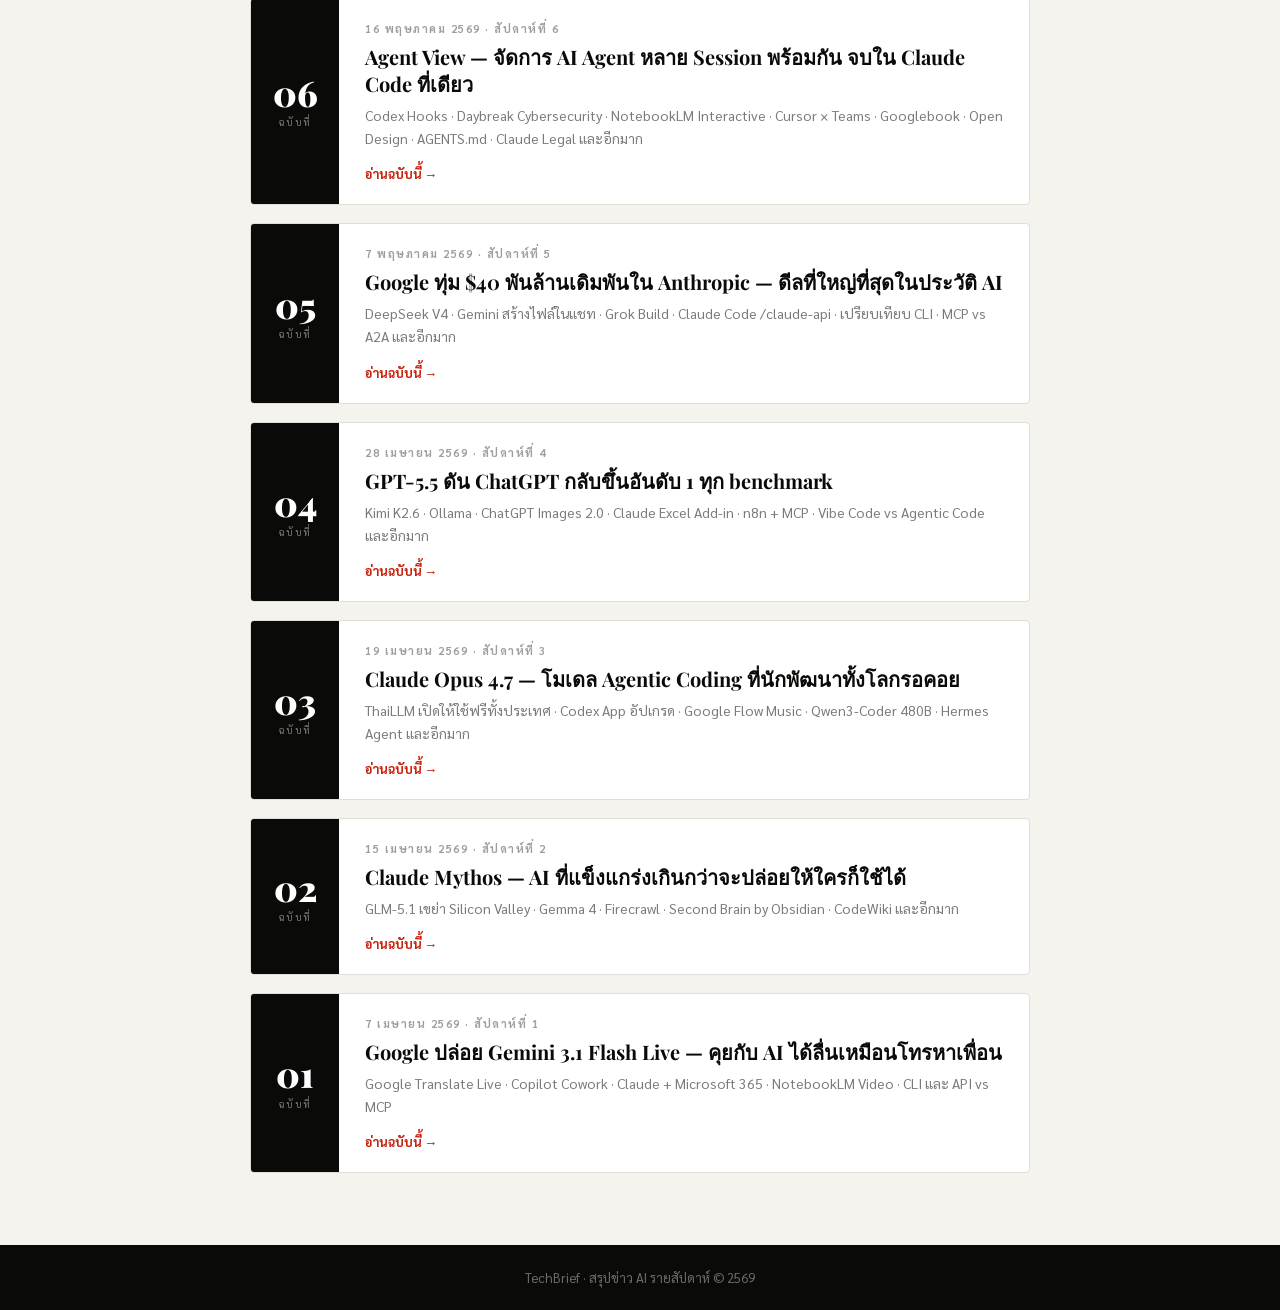
==== commit 1ea4463e: "Add TH/EN language switcher via Google Translate across all pages Floating switcher button; designed" ====
--- a/index.html
+++ b/index.html
@@ -363,5 +363,6 @@
   TechBrief · สรุปข่าว AI รายสัปดาห์ © 2569
 </footer>
 
+<script src="translate.js"></script>
 </body>
 </html>
